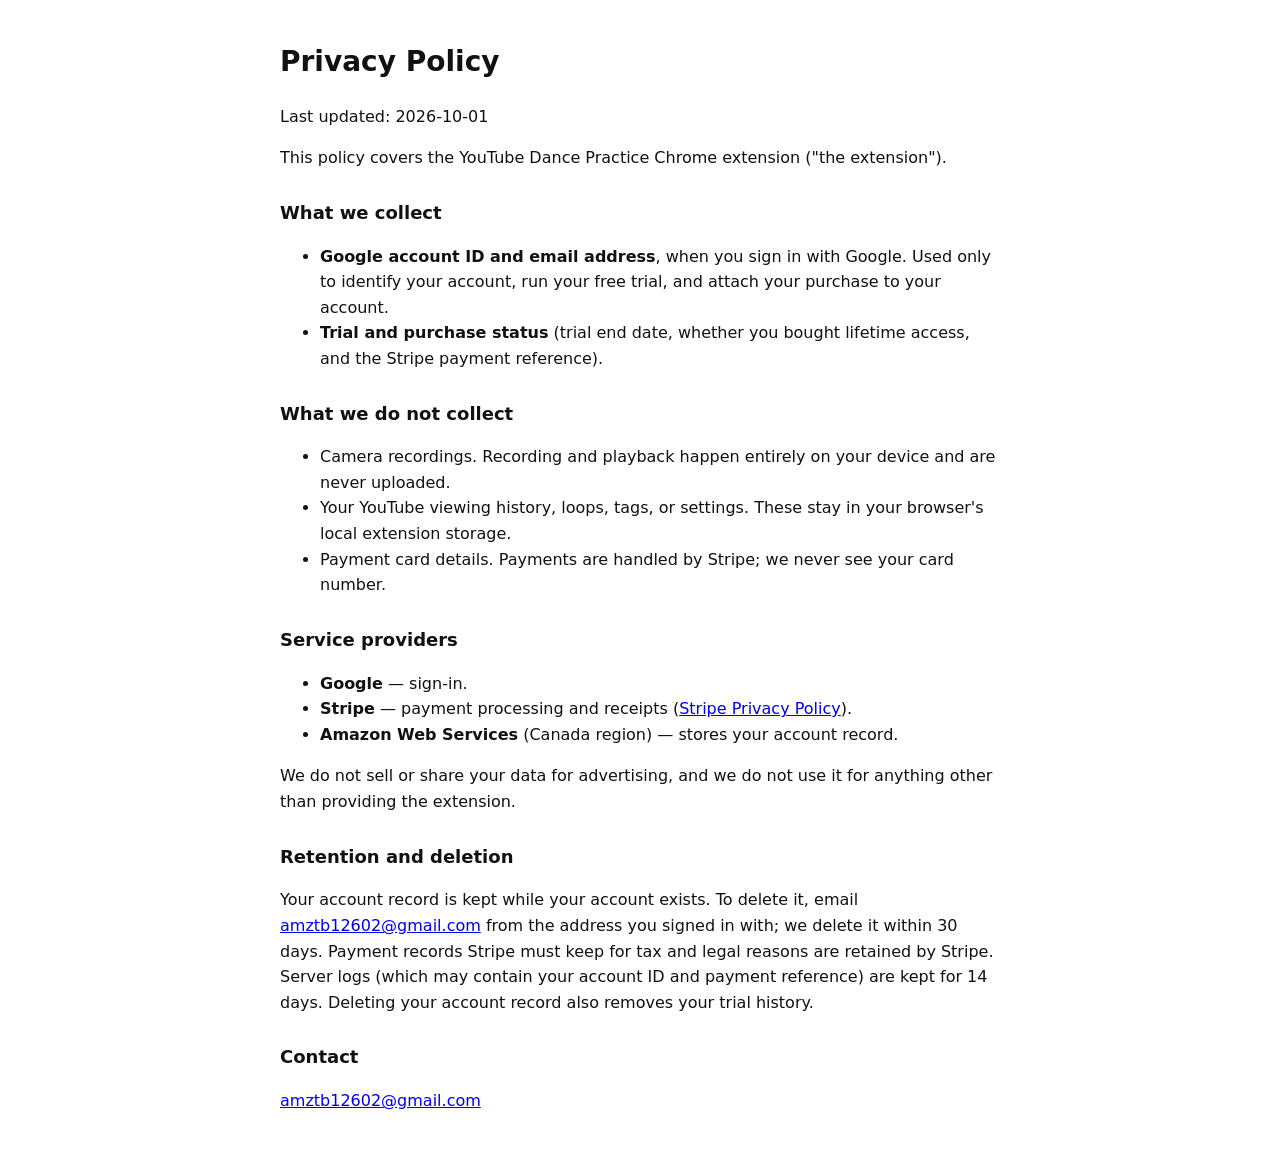
==== privacy.html @ d2c21db5 "Legal pages for YouTube Dance Practice" ====
<!doctype html>
<html lang="en"><head><meta charset="utf-8"><meta name="viewport" content="width=device-width,initial-scale=1">
<title>Privacy Policy — YouTube Dance Practice</title>
<style>body{font-family:system-ui,sans-serif;max-width:720px;margin:40px auto;padding:0 16px;line-height:1.6;color:#111}h1{font-size:28px}h2{font-size:18px;margin-top:28px}</style>
</head><body>
<h1>Privacy Policy</h1>
<p>Last updated: 2026-10-01</p>
<p>This policy covers the YouTube Dance Practice Chrome extension ("the extension").</p>

<h2>What we collect</h2>
<ul>
  <li><strong>Google account ID and email address</strong>, when you sign in with Google. Used only to identify your account, run your free trial, and attach your purchase to your account.</li>
  <li><strong>Trial and purchase status</strong> (trial end date, whether you bought lifetime access, and the Stripe payment reference).</li>
</ul>

<h2>What we do not collect</h2>
<ul>
  <li>Camera recordings. Recording and playback happen entirely on your device and are never uploaded.</li>
  <li>Your YouTube viewing history, loops, tags, or settings. These stay in your browser's local extension storage.</li>
  <li>Payment card details. Payments are handled by Stripe; we never see your card number.</li>
</ul>

<h2>Service providers</h2>
<ul>
  <li><strong>Google</strong> — sign-in.</li>
  <li><strong>Stripe</strong> — payment processing and receipts (<a href="https://stripe.com/privacy">Stripe Privacy Policy</a>).</li>
  <li><strong>Amazon Web Services</strong> (Canada region) — stores your account record.</li>
</ul>
<p>We do not sell or share your data for advertising, and we do not use it for anything other than providing the extension.</p>

<h2>Retention and deletion</h2>
<p>Your account record is kept while your account exists. To delete it, email <a href="mailto:amztb12602@gmail.com">amztb12602@gmail.com</a> from the address you signed in with; we delete it within 30 days. Payment records Stripe must keep for tax and legal reasons are retained by Stripe. Server logs (which may contain your account ID and payment reference) are kept for 14 days. Deleting your account record also removes your trial history.</p>

<h2>Contact</h2>
<p><a href="mailto:amztb12602@gmail.com">amztb12602@gmail.com</a></p>
</body></html>
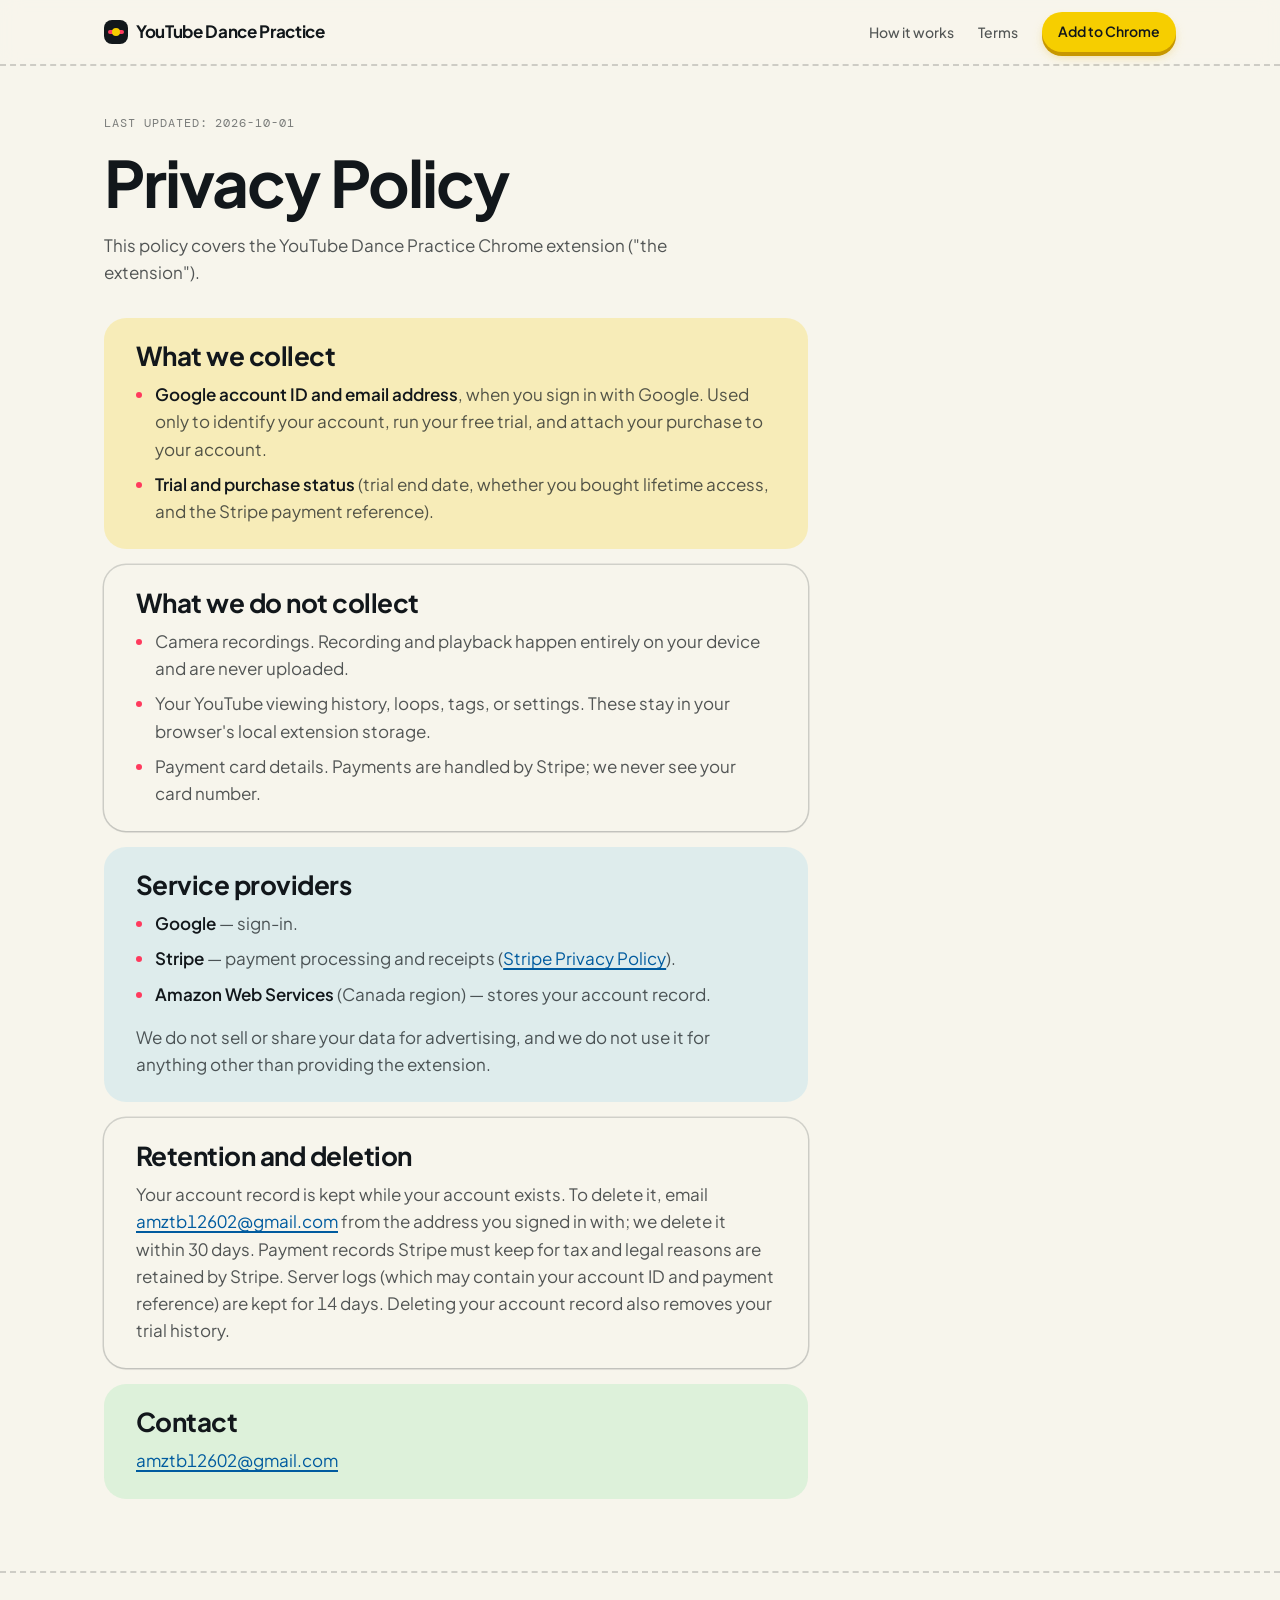
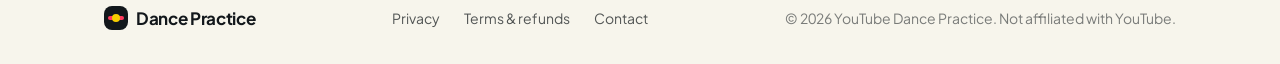
==== commit 909a1f3e: "Playful redesign: shared styles, how-it-works, pricing" ====
--- a/privacy.html
+++ b/privacy.html
@@ -1,36 +1,91 @@
 <!doctype html>
-<html lang="en"><head><meta charset="utf-8"><meta name="viewport" content="width=device-width,initial-scale=1">
+<html lang="en">
+<head>
+<meta charset="utf-8">
+<meta name="viewport" content="width=device-width, initial-scale=1">
 <title>Privacy Policy — YouTube Dance Practice</title>
-<style>body{font-family:system-ui,sans-serif;max-width:720px;margin:40px auto;padding:0 16px;line-height:1.6;color:#111}h1{font-size:28px}h2{font-size:18px;margin-top:28px}</style>
-</head><body>
-<h1>Privacy Policy</h1>
-<p>Last updated: 2026-10-01</p>
-<p>This policy covers the YouTube Dance Practice Chrome extension ("the extension").</p>
+<meta name="description" content="What the YouTube Dance Practice Chrome extension collects, what it never collects, and how to delete your account.">
+<meta name="theme-color" content="#f8f6ec">
+<link rel="preconnect" href="https://fonts.googleapis.com">
+<link rel="preconnect" href="https://fonts.gstatic.com" crossorigin>
+<link href="https://fonts.googleapis.com/css2?family=Plus+Jakarta+Sans:wght@400;500;600;700&family=DM+Mono:wght@400;500&display=swap" rel="stylesheet">
+<link rel="stylesheet" href="site.css">
+</head>
+<body>
+<a class="skip" href="#main">Skip to content</a>
 
-<h2>What we collect</h2>
-<ul>
-  <li><strong>Google account ID and email address</strong>, when you sign in with Google. Used only to identify your account, run your free trial, and attach your purchase to your account.</li>
-  <li><strong>Trial and purchase status</strong> (trial end date, whether you bought lifetime access, and the Stripe payment reference).</li>
-</ul>
+<header class="nav">
+  <div class="shell nav__inner">
+    <a class="wordmark" href="./" aria-label="YouTube Dance Practice home">
+      <span class="wordmark__mark" aria-hidden="true"></span>
+      <span class="wordmark__full">YouTube Dance Practice</span>
+      <span class="wordmark__short">Dance Practice</span>
+    </a>
+    <nav class="nav__links" aria-label="Main">
+      <a class="nav__link" href="./#how">How it works</a>
+      <a class="nav__link" href="terms.html">Terms</a>
+      <a class="btn btn--sm" href="https://chromewebstore.google.com/detail/enepmjpmphiopfeafalokkmohmifldfp" target="_blank" rel="noopener">Add to Chrome</a>
+    </nav>
+  </div>
+</header>
 
-<h2>What we do not collect</h2>
-<ul>
-  <li>Camera recordings. Recording and playback happen entirely on your device and are never uploaded.</li>
-  <li>Your YouTube viewing history, loops, tags, or settings. These stay in your browser's local extension storage.</li>
-  <li>Payment card details. Payments are handled by Stripe; we never see your card number.</li>
-</ul>
+<main id="main" class="shell">
+  <header class="doc-head">
+    <span class="mono">Last updated: 2026-10-01</span>
+    <h1>Privacy Policy</h1>
+    <p>This policy covers the YouTube Dance Practice Chrome extension ("the extension").</p>
+  </header>
 
-<h2>Service providers</h2>
-<ul>
-  <li><strong>Google</strong> — sign-in.</li>
-  <li><strong>Stripe</strong> — payment processing and receipts (<a href="https://stripe.com/privacy">Stripe Privacy Policy</a>).</li>
-  <li><strong>Amazon Web Services</strong> (Canada region) — stores your account record.</li>
-</ul>
-<p>We do not sell or share your data for advertising, and we do not use it for anything other than providing the extension.</p>
+  <div class="doc">
+    <section class="qa">
+      <h2>What we collect</h2>
+      <ul>
+        <li><strong>Google account ID and email address</strong>, when you sign in with Google. Used only to identify your account, run your free trial, and attach your purchase to your account.</li>
+        <li><strong>Trial and purchase status</strong> (trial end date, whether you bought lifetime access, and the Stripe payment reference).</li>
+      </ul>
+    </section>
 
-<h2>Retention and deletion</h2>
-<p>Your account record is kept while your account exists. To delete it, email <a href="mailto:amztb12602@gmail.com">amztb12602@gmail.com</a> from the address you signed in with; we delete it within 30 days. Payment records Stripe must keep for tax and legal reasons are retained by Stripe. Server logs (which may contain your account ID and payment reference) are kept for 14 days. Deleting your account record also removes your trial history.</p>
+    <section class="qa">
+      <h2>What we do not collect</h2>
+      <ul>
+        <li>Camera recordings. Recording and playback happen entirely on your device and are never uploaded.</li>
+        <li>Your YouTube viewing history, loops, tags, or settings. These stay in your browser's local extension storage.</li>
+        <li>Payment card details. Payments are handled by Stripe; we never see your card number.</li>
+      </ul>
+    </section>
 
-<h2>Contact</h2>
-<p><a href="mailto:amztb12602@gmail.com">amztb12602@gmail.com</a></p>
-</body></html>
+    <section class="qa">
+      <h2>Service providers</h2>
+      <ul>
+        <li><strong>Google</strong> — sign-in.</li>
+        <li><strong>Stripe</strong> — payment processing and receipts (<a href="https://stripe.com/privacy">Stripe Privacy Policy</a>).</li>
+        <li><strong>Amazon Web Services</strong> (Canada region) — stores your account record.</li>
+      </ul>
+      <p>We do not sell or share your data for advertising, and we do not use it for anything other than providing the extension.</p>
+    </section>
+
+    <section class="qa">
+      <h2>Retention and deletion</h2>
+      <p>Your account record is kept while your account exists. To delete it, email <a href="mailto:amztb12602@gmail.com">amztb12602@gmail.com</a> from the address you signed in with; we delete it within 30 days. Payment records Stripe must keep for tax and legal reasons are retained by Stripe. Server logs (which may contain your account ID and payment reference) are kept for 14 days. Deleting your account record also removes your trial history.</p>
+    </section>
+
+    <section class="qa">
+      <h2>Contact</h2>
+      <p><a href="mailto:amztb12602@gmail.com">amztb12602@gmail.com</a></p>
+    </section>
+  </div>
+</main>
+
+<footer class="footer">
+  <div class="shell footer__row">
+    <a class="wordmark" href="./"><span class="wordmark__mark" aria-hidden="true"></span><span>Dance Practice</span></a>
+    <div class="footer__links">
+      <a href="privacy.html" aria-current="page">Privacy</a>
+      <a href="terms.html">Terms &amp; refunds</a>
+      <a href="mailto:amztb12602@gmail.com">Contact</a>
+    </div>
+    <span class="footer__credit">© 2026 YouTube Dance Practice. Not affiliated with YouTube.</span>
+  </div>
+</footer>
+</body>
+</html>
--- a/site.css
+++ b/site.css
@@ -0,0 +1,399 @@
+/* Hallmark · genre: playful · macrostructure: Narrative Workflow (home) + Conversational FAQ (legal) · design-system: design.md · designed-as-app
+ * theme: Hum · nav: N1a wordmark+2 links (split, text, sticky) · footer: Ft2 inline single line (wordmark/links/credit, middot, spaced)
+ * hero: H9 custom illustration (Tier-A CSS practice timeline, tilted -2deg) · features: F4 step sequence (1.0/2.0, zig-zag, dashed connector)
+ * character: pear playhead dot inside the A/B loop · pop: coral loop region + one big "7" · enrichment: E-none beyond Tier-A CSS art
+ * audience: K-pop / dance-cover learners, Gen Z · use: Add to Chrome · tone: playful
+ */
+@import url("tokens.css");
+
+*, *::before, *::after { box-sizing: border-box; }
+html, body { overflow-x: clip; }
+html { -webkit-text-size-adjust: 100%; scroll-behavior: smooth; }
+@media (prefers-reduced-motion: reduce) { html { scroll-behavior: auto; } }
+
+body {
+  margin: 0;
+  background: var(--color-paper);
+  color: var(--color-ink);
+  font-family: var(--font-body);
+  font-size: var(--text-md);
+  line-height: 1.6;
+  font-variant-numeric: tabular-nums;
+  -webkit-font-smoothing: antialiased;
+}
+
+img, svg { display: block; max-width: 100%; }
+p { margin: 0 0 var(--space-sm); }
+p:last-child { margin-bottom: 0; }
+
+h1, h2, h3 {
+  font-family: var(--font-display);
+  font-style: normal;
+  font-weight: 700;
+  letter-spacing: -0.03em;
+  line-height: 1.04;
+  margin: 0;
+  overflow-wrap: anywhere;
+  min-width: 0;
+  text-wrap: balance;
+}
+
+a { color: var(--color-accent-2-ink); text-decoration-thickness: 2px; text-underline-offset: 0.18em; }
+a:hover { color: var(--color-ink); }
+a:focus-visible, button:focus-visible, summary:focus-visible {
+  outline: 3px solid var(--color-focus);
+  outline-offset: 3px;
+  border-radius: 6px;
+}
+
+.mono {
+  font-family: var(--font-label);
+  font-size: var(--text-xs);
+  letter-spacing: 0.08em;
+  text-transform: uppercase;
+}
+
+.skip {
+  position: absolute; left: var(--space-sm); top: -4rem;
+  background: var(--color-ink); color: var(--color-paper);
+  padding: var(--space-2xs) var(--space-sm); border-radius: var(--radius-pill); z-index: 20;
+}
+.skip:focus { top: var(--space-sm); }
+
+/* ── shell: one width model for every section ─────────────────────────── */
+.shell { max-width: var(--page-max); margin-inline: auto; padding-inline: var(--page-gutter); }
+.band { padding-block: var(--space-2xl); }
+.band--pear  { background: var(--tint-pear); }
+.band--cyan  { background: var(--tint-cyan); }
+.band--coral { background: var(--tint-coral); }
+.band--mint  { background: var(--tint-mint); }
+.band--paper2 { background: var(--color-paper-2); }
+
+/* ── nav (N1a) ────────────────────────────────────────────────────────── */
+.nav {
+  position: sticky; top: 0; z-index: 10;
+  background: color-mix(in oklch, var(--color-paper) 88%, transparent);
+  backdrop-filter: saturate(1.4) blur(10px);
+  -webkit-backdrop-filter: saturate(1.4) blur(10px);
+  border-bottom: var(--rule-dash);
+}
+.nav__inner {
+  display: flex; align-items: center; justify-content: space-between; gap: var(--space-sm);
+  min-height: 4rem;
+}
+.wordmark {
+  display: inline-flex; align-items: center; gap: var(--space-2xs);
+  font-family: var(--font-display); font-weight: 700; font-size: var(--text-md);
+  letter-spacing: -0.02em; color: var(--color-ink); text-decoration: none; white-space: nowrap;
+}
+.wordmark__mark {
+  width: 1.5rem; height: 1.5rem; border-radius: 8px; position: relative; flex: none;
+  background: var(--color-ink);
+}
+.wordmark__mark::before { /* the loop */
+  content: ""; position: absolute; left: 4px; right: 4px; top: 50%; height: 4px; margin-top: -2px;
+  border-radius: 2px; background: var(--color-accent-3);
+}
+.wordmark__mark::after { /* the playhead */
+  content: ""; position: absolute; left: 50%; top: 50%; width: 8px; height: 8px; margin: -4px 0 0 -4px;
+  border-radius: 50%; background: var(--color-accent);
+}
+.wordmark__short { display: none; }
+.nav__links { display: flex; align-items: center; gap: var(--space-md); }
+.nav__link {
+  color: var(--color-ink-2); font-weight: 500; font-size: var(--text-sm);
+  text-decoration: none; white-space: nowrap; display: none;
+}
+.nav__link:hover { color: var(--color-ink); text-decoration: underline; text-decoration-color: var(--color-accent-2); }
+@media (min-width: 40rem) { .nav__link { display: inline; } }
+@media (max-width: 24rem) {
+  .wordmark__full { display: none; }
+  .wordmark__short { display: inline; }
+}
+
+/* ── buttons (Hum system, verbatim anatomy) ───────────────────────────── */
+.btn {
+  --btn-face: var(--color-accent); --btn-ink: var(--color-ink);
+  --btn-edge: var(--color-accent-deep); --btn-cast: var(--color-accent-cast);
+  display: inline-flex; align-items: center; justify-content: center; gap: 0.5em;
+  padding: 0.8rem 1.4rem; min-height: 3rem;
+  font: 600 var(--text-md)/1.1 var(--font-body);
+  border: 0; border-radius: var(--radius-pill);
+  color: var(--btn-ink); background: var(--btn-face); text-decoration: none; white-space: nowrap;
+  cursor: pointer; position: relative; isolation: isolate;
+  box-shadow: 0 4px 0 0 var(--btn-edge), 0 6px 12px -3px var(--btn-cast);
+  transform: translateY(0);
+  transition: transform var(--dur-short) var(--ease-press), box-shadow var(--dur-short) var(--ease-press), background-color 160ms var(--ease-out);
+}
+.btn:hover  { color: var(--btn-ink); transform: translateY(-2px); box-shadow: 0 6px 0 0 var(--btn-edge), 0 12px 22px -4px var(--btn-cast); }
+.btn:active { transform: translateY(3px); box-shadow: 0 1px 0 0 var(--btn-edge), 0 2px 6px -2px var(--btn-cast); transition-duration: var(--dur-press); }
+.btn:focus-visible { outline: 3px solid var(--color-focus); outline-offset: 4px; border-radius: var(--radius-pill); }
+.btn[disabled], .btn[aria-disabled="true"] { opacity: 0.5; cursor: not-allowed; pointer-events: none; transform: none; }
+.btn__arrow { transition: transform var(--dur-short) var(--ease-press); }
+.btn:hover .btn__arrow { transform: translateX(3px); }
+
+.btn--sm { padding: 0.55rem 1rem; min-height: 2.5rem; font-size: var(--text-sm); }
+.btn--lg { padding: 1rem 1.7rem; min-height: 3.5rem; font-size: var(--text-lg); }
+
+.btn--soft {
+  --btn-face: var(--color-paper); --btn-edge: transparent; --btn-cast: var(--color-ink-cast);
+  box-shadow: var(--shadow-contact), 0 8px 18px -10px var(--btn-cast);
+  outline: 1.5px solid var(--color-rule); outline-offset: -1.5px;
+}
+.btn--soft:hover  { box-shadow: var(--shadow-contact), 0 14px 24px -12px var(--btn-cast); }
+.btn--soft:active { box-shadow: var(--shadow-contact); }
+.btn--soft:focus-visible { outline: 3px solid var(--color-focus); outline-offset: 4px; }
+
+@media (pointer: coarse) { .btn { min-height: 3rem; } }
+
+/* star-burst — one firing per primary click */
+.star-burst {
+  position: fixed; width: 26px; height: 26px; margin: -13px 0 0 -13px; pointer-events: none; z-index: 30;
+  background:
+    linear-gradient(90deg, transparent 46%, var(--color-accent-3) 46% 54%, transparent 54%),
+    linear-gradient(0deg,  transparent 46%, var(--color-accent-3) 46% 54%, transparent 54%);
+  animation: star-burst 420ms var(--ease-out) forwards;
+}
+@keyframes star-burst {
+  0%   { transform: scale(0) rotate(0deg);    opacity: 1; }
+  60%  { transform: scale(1.25) rotate(35deg); opacity: 0.9; }
+  100% { transform: scale(1.45) rotate(45deg); opacity: 0; }
+}
+
+/* ── hero (H9, off-centre: text left, art right) ──────────────────────── */
+.hero { padding-block: var(--space-xl) var(--space-2xl); }
+.hero__grid { display: grid; gap: var(--space-xl); align-items: center; }
+@media (min-width: 60rem) {
+  .hero { padding-block: var(--space-2xl) var(--space-3xl); }
+  .hero__grid { grid-template-columns: minmax(0, 1.08fr) minmax(0, 0.92fr); gap: var(--space-2xl); }
+}
+.hero__kicker { color: var(--color-ink-3); margin-bottom: var(--space-sm); }
+.hero h1 { font-size: var(--text-display); max-width: 12ch; }
+.hero h1 .loopword {
+  color: inherit; white-space: nowrap;
+  background-image: linear-gradient(var(--color-accent) 0 0);
+  background-repeat: no-repeat; background-size: 100% 0.3em; background-position: 0 86%;
+  -webkit-box-decoration-break: clone; box-decoration-break: clone;
+}
+.hero__lede { font-size: var(--text-lg); color: var(--color-ink-2); max-width: 34ch; margin-top: var(--space-md); }
+.hero__actions { display: flex; flex-wrap: wrap; gap: var(--space-sm) var(--space-md); margin-top: var(--space-lg); align-items: center; }
+.hero__fine { margin-top: var(--space-md); color: var(--color-ink-3); }
+
+/* ── the practice card: Tier-A CSS art of the real extension timeline ─── */
+.practice {
+  --tilt: -2deg;
+  position: relative;
+  background: var(--color-paper);
+  border-radius: var(--radius-card);
+  padding: var(--space-md);
+  box-shadow: var(--shadow-contact), var(--shadow-ambient), 0 0 0 1.5px var(--color-rule);
+  transform: rotate(var(--tilt));
+  max-width: 34rem; justify-self: center; width: 100%;
+}
+.practice__stage {
+  position: relative; aspect-ratio: 16 / 10; border-radius: 14px; overflow: hidden;
+  background: var(--tint-cyan);
+  display: grid; place-items: center;
+}
+.practice__counts {
+  display: grid; grid-template-columns: repeat(8, minmax(0, 1fr)); gap: 6px; width: 86%;
+}
+.count {
+  aspect-ratio: 1; border-radius: 10px; display: grid; place-items: center;
+  font: 600 var(--text-sm)/1 var(--font-display);
+  background: var(--color-paper); color: var(--color-ink-3);
+  box-shadow: var(--shadow-contact);
+}
+.count--loop { background: var(--color-accent-3); color: var(--color-paper); }
+.count--now  { background: var(--color-accent); color: var(--color-ink); }
+.practice__chips {
+  position: absolute; left: var(--space-xs); right: var(--space-xs); top: var(--space-xs);
+  display: flex; justify-content: space-between; gap: var(--space-2xs);
+}
+.chip {
+  display: inline-flex; align-items: center; gap: 6px;
+  font-family: var(--font-label); font-size: 0.6875rem; letter-spacing: 0.06em; text-transform: uppercase;
+  padding: 5px 9px; border-radius: var(--radius-pill);
+  background: var(--color-paper); color: var(--color-ink); box-shadow: var(--shadow-contact);
+  white-space: nowrap;
+}
+.chip__dot { width: 7px; height: 7px; border-radius: 50%; background: var(--color-accent-3); }
+.practice__label {
+  position: absolute; left: var(--space-xs); bottom: var(--space-xs);
+  font-family: var(--font-label); font-size: 0.6875rem; letter-spacing: 0.06em; color: var(--color-ink-2);
+}
+
+.timeline { margin-top: var(--space-md); }
+.timeline__track {
+  position: relative; height: 12px; border-radius: var(--radius-pill);
+  background: var(--color-paper-3);
+}
+.timeline__loop {
+  position: absolute; top: 0; bottom: 0; left: 38%; width: 30%;
+  border-radius: var(--radius-pill); background: var(--color-accent-3);
+}
+.timeline__marker {
+  position: absolute; top: -7px; width: 4px; height: 26px; border-radius: 2px; background: var(--color-ink);
+}
+.timeline__marker--a { left: calc(38% - 2px); }
+.timeline__marker--b { left: calc(68% - 2px); }
+.playhead { /* the character: pear dot riding the loop */
+  position: absolute; top: 50%; left: 38%; width: 22px; height: 22px; margin: -11px 0 0 -11px;
+  border-radius: 50%; background: var(--color-accent);
+  box-shadow: 0 0 0 3px var(--color-paper), 0 4px 10px -2px var(--color-accent-cast);
+  animation: playhead 2.4s linear infinite;
+  transition: transform var(--dur-mid) var(--ease-spring);
+}
+.practice:hover .playhead { transform: scale(1.25); }
+@keyframes playhead {
+  0%   { left: 38%; }
+  100% { left: 68%; }
+}
+.timeline__times {
+  display: flex; justify-content: space-between; margin-top: var(--space-sm);
+  font-family: var(--font-label); font-size: var(--text-xs); color: var(--color-ink-2);
+}
+.timeline__times b { color: var(--color-ink); font-weight: 500; }
+
+/* ── section heads ────────────────────────────────────────────────────── */
+.section-head { max-width: 40rem; margin-bottom: var(--space-xl); }
+.section-head h2 { font-size: var(--text-display-s); }
+.section-head p { margin-top: var(--space-sm); color: var(--color-ink-2); font-size: var(--text-lg); }
+
+/* ── F4 step sequence: the practice loop, numbered ────────────────────── */
+.steps { list-style: none; margin: 0; padding: 0; display: grid; gap: var(--space-md); }
+.step {
+  display: grid; gap: var(--space-md); align-items: center;
+  padding: var(--space-lg) var(--space-md);
+  border-radius: var(--radius-card);
+  transition: transform var(--dur-mid) var(--ease-spring), background-color var(--dur-mid) var(--ease-out);
+}
+.step--pear  { background: var(--tint-pear); }
+.step--cyan  { background: var(--tint-cyan); }
+.step--coral { background: var(--tint-coral); }
+.step--mint  { background: var(--tint-mint); }
+.step--lav   { background: var(--tint-lav); }
+@media (hover: hover) and (pointer: fine) {
+  .step:hover { transform: translateY(-4px); }
+}
+.step__num {
+  font: 700 var(--text-stage)/0.85 var(--font-display);
+  letter-spacing: -0.05em; color: var(--color-ink); white-space: nowrap;
+}
+.step__num small {
+  display: block; margin-top: var(--space-2xs);
+  font-family: var(--font-label); font-size: var(--text-xs); font-weight: 400; letter-spacing: 0.1em; color: var(--color-ink-2);
+}
+.step h3 { font-size: var(--text-2xl); margin-bottom: var(--space-xs); }
+.step__body p { color: var(--color-ink-2); max-width: 46ch; }
+.step__art { display: grid; place-items: center; min-height: 8rem; }
+
+@media (min-width: 48rem) {
+  .step { grid-template-columns: 12rem minmax(0, 1fr) minmax(0, 15rem); padding: var(--space-xl) var(--space-lg); }
+  .step:nth-child(even) { grid-template-columns: minmax(0, 15rem) minmax(0, 1fr) 12rem; }
+  .step:nth-child(even) .step__art { order: -1; }
+  .step:nth-child(even) .step__num { order: 1; text-align: right; }
+}
+@media (min-width: 60rem) {
+  .step:nth-child(2) { margin-inline-start: var(--space-xl); }
+  .step:nth-child(4) { margin-inline-start: var(--space-xl); }
+}
+
+/* mini art per stage — all CSS, all honest to the product */
+.mini { width: 100%; max-width: 15rem; }
+.mini-loop { position: relative; height: 10px; border-radius: var(--radius-pill); background: var(--color-paper); }
+.mini-loop::before { content: ""; position: absolute; inset: 0 30% 0 25%; border-radius: inherit; background: var(--color-accent-3); }
+.mini-loop__x {
+  display: flex; justify-content: center; gap: var(--space-2xs); margin-top: var(--space-sm);
+}
+.speed { display: flex; gap: 6px; flex-wrap: wrap; justify-content: center; }
+.speed span {
+  font-family: var(--font-label); font-size: var(--text-sm); padding: 6px 10px; border-radius: var(--radius-pill);
+  background: var(--color-paper); box-shadow: var(--shadow-contact); color: var(--color-ink-2);
+}
+.speed span.is-on { background: var(--color-ink); color: var(--color-paper); }
+.mirror { display: flex; align-items: center; gap: var(--space-sm); font: 700 var(--text-xl)/1 var(--font-display); }
+.mirror span { padding: var(--space-xs) var(--space-sm); border-radius: 14px; background: var(--color-paper); box-shadow: var(--shadow-contact); }
+.mirror span + span { transform: scaleX(-1); }
+.mirror i { font-style: normal; font-family: var(--font-label); font-size: var(--text-sm); color: var(--color-ink-2); }
+.rec { display: inline-flex; align-items: center; gap: var(--space-2xs); padding: var(--space-xs) var(--space-sm); border-radius: var(--radius-pill); background: var(--color-paper); box-shadow: var(--shadow-contact); font-family: var(--font-label); font-size: var(--text-sm); }
+.rec::before { content: ""; width: 12px; height: 12px; border-radius: 50%; background: var(--color-accent-3); }
+.compare { display: grid; grid-template-columns: repeat(2, minmax(0, 1fr)); gap: 8px; width: 100%; max-width: 15rem; }
+.compare div {
+  aspect-ratio: 3 / 4; border-radius: 12px; background: var(--color-paper); box-shadow: var(--shadow-contact);
+  display: grid; place-items: end start; padding: 8px; font-family: var(--font-label); font-size: 0.6875rem; letter-spacing: 0.06em; text-transform: uppercase; color: var(--color-ink-2);
+}
+.compare div:last-child { background: var(--tint-pear); }
+.compare__tabs { grid-column: 1 / -1; display: flex; gap: 6px; justify-content: center; }
+.compare__tabs span { font-family: var(--font-label); font-size: var(--text-xs); padding: 3px 9px; border-radius: var(--radius-pill); background: var(--color-paper); }
+.compare__tabs span.is-on { background: var(--color-accent-2); color: var(--color-paper); }
+
+.aside {
+  margin-top: var(--space-xl); padding: var(--space-md) var(--space-lg);
+  border: var(--rule-dash); border-radius: var(--radius-card);
+  color: var(--color-ink-2); max-width: 46rem; transform: rotate(0.6deg);
+}
+.aside strong { color: var(--color-ink); }
+
+/* ── pricing: one honest line, coral moment ───────────────────────────── */
+.price { display: grid; gap: var(--space-xl); align-items: center; }
+@media (min-width: 60rem) { .price { grid-template-columns: minmax(0, 0.9fr) minmax(0, 1.1fr); } }
+.price__big {
+  font: 700 clamp(6rem, 18vw, 13rem)/0.8 var(--font-display); letter-spacing: -0.06em; color: var(--color-accent-3-deep);
+}
+.price__big span { font-size: 0.32em; letter-spacing: -0.02em; color: var(--color-ink); margin-left: 0.15em; }
+.price h2 { font-size: var(--text-display-s); }
+.price__then { font-size: var(--text-xl); margin-top: var(--space-sm); color: var(--color-ink); font-weight: 600; letter-spacing: -0.01em; }
+.price__list { list-style: none; padding: 0; margin: var(--space-md) 0 var(--space-lg); display: grid; gap: var(--space-2xs); color: var(--color-ink-2); }
+.price__list li { display: flex; gap: var(--space-xs); align-items: baseline; }
+.price__list li::before { content: ""; flex: none; width: 10px; height: 10px; border-radius: 3px; background: var(--color-accent); transform: rotate(45deg) translateY(-1px); }
+.price__legacy { margin-top: var(--space-lg); padding: var(--space-sm) var(--space-md); border-radius: var(--radius-input); background: var(--tint-lav); color: var(--color-ink); }
+
+/* ── privacy promise ──────────────────────────────────────────────────── */
+.promise { display: grid; gap: var(--space-md); }
+@media (min-width: 60rem) { .promise { grid-template-columns: minmax(0, 1.2fr) minmax(0, 0.8fr); align-items: end; } }
+.promise h2 { font-size: var(--text-2xl); max-width: 22ch; }
+.promise p { color: var(--color-ink-2); max-width: 44ch; }
+
+/* ── footer (Ft2) ─────────────────────────────────────────────────────── */
+.footer { border-top: var(--rule-dash); padding-block: var(--space-lg); }
+.footer__row { display: flex; flex-wrap: wrap; gap: var(--space-xs) var(--space-md); align-items: center; justify-content: space-between; }
+.footer__links { display: flex; flex-wrap: wrap; gap: var(--space-2xs) var(--space-md); }
+.footer__links a { color: var(--color-ink-2); font-size: var(--text-sm); text-decoration: none; white-space: nowrap; }
+.footer__links a:hover { color: var(--color-ink); text-decoration: underline; text-decoration-color: var(--color-accent-2); }
+.footer__credit { color: var(--color-ink-3); font-size: var(--text-sm); }
+
+/* ── legal pages: conversational Q&A cards ────────────────────────────── */
+.doc-head { padding-block: var(--space-xl) var(--space-lg); }
+.doc-head h1 { font-size: var(--text-display-s); max-width: 16ch; }
+.doc-head p { margin-top: var(--space-sm); color: var(--color-ink-2); max-width: 52ch; }
+.doc-head .mono { color: var(--color-ink-3); margin-bottom: var(--space-sm); display: block; }
+.doc { display: grid; gap: var(--space-sm); max-width: var(--doc-max); padding-bottom: var(--space-2xl); }
+.qa {
+  background: var(--color-paper); border-radius: var(--radius-card);
+  padding: var(--space-md) var(--space-lg); box-shadow: var(--shadow-contact), 0 0 0 1.5px var(--color-rule);
+}
+.qa:nth-child(5n+1) { background: var(--tint-pear); box-shadow: none; }
+.qa:nth-child(5n+3) { background: var(--tint-cyan); box-shadow: none; }
+.qa:nth-child(5n+5) { background: var(--tint-mint); box-shadow: none; }
+.qa h2 { font-size: var(--text-xl); letter-spacing: -0.02em; margin-bottom: var(--space-xs); }
+.qa ul { margin: 0; padding-left: 1.2rem; display: grid; gap: var(--space-2xs); color: var(--color-ink-2); }
+.qa ul li::marker { color: var(--color-accent-3); }
+.qa p { color: var(--color-ink-2); }
+.qa strong { color: var(--color-ink); font-weight: 600; }
+.doc-back { margin-top: var(--space-md); }
+
+/* ── reveal (headings only, JS-gated so content never hides without JS) ─ */
+.js .reveal { opacity: 0; transform: translateY(12px); transition: opacity var(--dur-long) var(--ease-snap), transform var(--dur-long) var(--ease-snap); }
+.js .reveal.is-in { opacity: 1; transform: none; }
+
+@media (prefers-reduced-motion: reduce) {
+  *, *::before, *::after { animation-duration: 0.01ms !important; animation-iteration-count: 1 !important; }
+  .playhead { animation: none; left: 52%; }
+  .btn, .step, .btn__arrow, .playhead { transition: background-color 150ms linear, opacity 150ms linear; }
+  .btn:hover, .btn:active, .step:hover, .practice:hover .playhead { transform: none; }
+  .js .reveal { opacity: 1; transform: none; transition: none; }
+  .star-burst { display: none; }
+}
+
+.qa ul + p { margin-top: var(--space-sm); }
